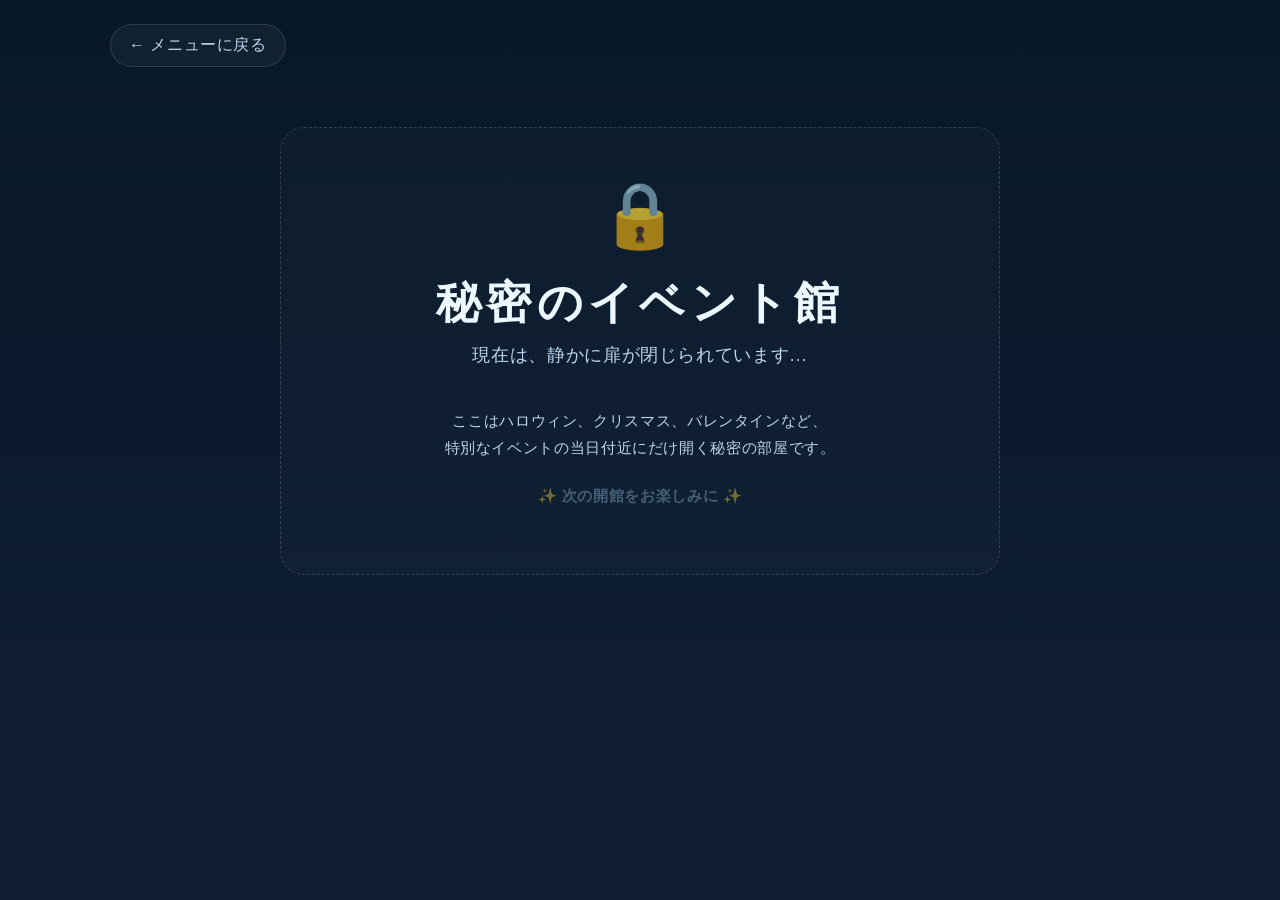
==== event/index.html @ d4e19f77 "Disable test mode for event display" ====
<!DOCTYPE html>
<html lang="ja">
<head>
    <meta charset="UTF-8">
    <meta name="viewport" content="width=device-width, initial-scale=1.0">
    <title>秘密のイベント館 - こきょうの占い屋</title>
    <link rel="stylesheet" href="style.css">
   </head>
<body>
    <div class="header-nav">
        <a href="../index.html" class="back-link">← メニューに戻る</a>
    </div>

    <!-- 🔒 期間外：扉が閉じている時の画面 -->
    <main id="closed-screen" class="page-shell id-screen hidden">
        <div class="closed-box">
            <div class="lock-icon">🔒</div>
            <h1>秘密のイベント館</h1>
            <p class="subtitle">現在は、静かに扉が閉じられています…</p>
            <div class="info-note">
                <p>ここはハロウィン、クリスマス、バレンタインなど、<br>特別なイベントの当日付近にだけ開く秘密の部屋です。</p>
                <p class="next-hint">✨ 次の開館をお楽しみに ✨</p>
            </div>
        </div>
    </main>

    <!-- 🔓 期間内：お祭り占い画面 -->
    <main id="open-screen" class="page-shell id-screen hidden">
        <h1 id="event-title">イベントタイトル</h1>
        <p id="event-subtitle" class="subtitle">サブタイトル</p>

        <section class="event-result-panel">
            <!-- 🌟 空いていた上の空間に「使用カード情報」を配置 -->
            <div class="event-cards-box">
                <p id="event-used-cards" class="event-used-cards-text"></p>
            </div>

            <!-- メッセージ本文（共通運勢） -->
            <div class="event-text-block">
                <h3>📜 あなたへの限定託宣</h3>
                <p id="event-content"></p>
            </div>

            <!-- 12星座の選択ボタンエリア -->
            <div class="event-text-block" style="margin-top: 30px;">
                <h3>✨ あなたの星座の特別導き</h3>
                <p class="subtitle" style="font-size: 0.9em; margin-bottom: 10px;">星座を選ぶと、この冬のラッキーアクションとアイテムが表示されます</p>
                <div class="sign-selector" id="sign-selector">
                    <!-- JavaScriptでボタンが自動生成されます -->
                </div>
            </div>

            <!-- 選んだ星座のアドバイス表示エリア -->
            <div id="personal-advice" class="personal-advice-box hidden">
                <h4 id="selected-sign-title">⏳座のあなたへ</h4>
                <p id="lucky-action" class="advice-item">🎯 ラッキーアクション: </p>
                <p id="lucky-item" class="advice-item">🔮 ラッキーアイテム: </p>
            </div>
        </section>

        <footer class="site-privacy-note">
            <p>🔒 秘密のメッセージはあなただけの端末で safe に処理されています。</p>
        </footer>
    </main>

    <script src="data.js"></script>
    <script>
        // 🛠️ 【超重要】テストしたい時は、下の「false」を「true」に書き換えると、
        // 日付に関係なく「ハロウィン占い」を強制的に画面に表示してテストできます！
        const isTestMode = false;

        function checkEvent() {
            const now = new Date();
            const currentMonth = now.getMonth() + 1; // 1月〜12月
            const currentDate = now.getDate();

            let activeEvent = null;

            // テストモードなら強制的にハロウィンにする
            if (isTestMode) {
                activeEvent = eventFortuneData.halloween;
            } else {
                // 今日がイベント期間内かどうかをループで判定
                for (let key in eventFortuneData) {
                    const ev = eventFortuneData[key];
                    if (currentMonth === ev.startMonth && currentDate >= ev.startDate && currentDate <= ev.endDate) {
                        activeEvent = ev;
                        break;
                    }
                }
            }

            // 画面の切り替え処理
            if (activeEvent) {
                // 期間内：共通データを入れて表示
                document.body.classList.add(activeEvent.themeClass);
                document.getElementById('event-title').innerText = activeEvent.title;
                document.getElementById('event-subtitle').innerText = activeEvent.subtitle;
                document.getElementById('event-content').innerText = activeEvent.commonContent || activeEvent.content;
                document.getElementById('event-used-cards').innerText = activeEvent.usedCards;
                
                // 12星座ボタンを生成
                generateSignButtons(activeEvent);

                document.getElementById('open-screen').classList.remove('hidden');
            } else {
                // 期間外：閉じている画面を表示
                document.getElementById('closed-screen').classList.remove('hidden');
            }
        }

        // 12星座ボタンを自動で並べてクリックイベントをつける関数
        function generateSignButtons(eventData) {
            const selectorContainer = document.getElementById('sign-selector');
            if (!selectorContainer || !eventData.horoscope) return;

            selectorContainer.innerHTML = '';

            for (let signKey in eventData.horoscope) {
                const signData = eventData.horoscope[signKey];
                
                const btn = document.createElement('button');
                btn.type = 'button';
                btn.className = 'sign-btn';
                btn.innerText = signData.name;

                btn.addEventListener('click', () => {
                    document.querySelectorAll('.sign-btn').forEach(b => b.classList.remove('active'));
                    btn.classList.add('active');

                    document.getElementById('selected-sign-title').innerText = `✨ ${signData.name}のあなたへの導き`;
                    document.getElementById('lucky-action').innerText = `🎯 ラッキーアクション: ${signData.action}`;
                    document.getElementById('lucky-item').innerText = `🔮 ラッキーアイテム: ${signData.item}`;
                    
                    document.getElementById('personal-advice').classList.remove('hidden');
                });

                selectorContainer.appendChild(btn);
            }
        }

        // 判定を実行
        checkEvent();
    </script>
</body>
</html>
---- event/style.css ----
:root {
    --bg: #071827;
    --bg-deep: #101f35;
    --panel: rgba(19, 35, 52, 0.95);
    --border: rgba(146, 189, 219, 0.4);
    --text: #edf7ff;
    --muted: #bcd6ef;
    --accent: #ffd700;
}

/* 🎃 ハロウィン専用カラー */
body.theme-halloween {
    --bg: #140b24; /* 妖しい深い紫 */
    --bg-deep: #241133;
    --panel: rgba(26, 12, 44, 0.95);
    --border: rgba(245, 130, 44, 0.45); /* オレンジ */
    --accent: #ff841c; /* カボチャオレンジ */
}

/* 🎄 クリスマス専用カラー */
body.theme-christmas {
    --bg: #061f14; /* 深いモミの木の緑 */
    --bg-deep: #0b3321;
    --panel: rgba(11, 41, 28, 0.95);
    --border: rgba(218, 165, 32, 0.45); /* ゴールド */
    --accent: #ffd700; /* シャイニーゴールド */
}

/* 🍫 バレンタイン専用カラー */
body.theme-valentine {
    --bg: #240b12; /* ビターチョコのようなワインレッド */
    --bg-deep: #38121d;
    --panel: rgba(46, 14, 23, 0.95);
    --border: rgba(255, 182, 193, 0.45); /* ピンク */
    --accent: #ff94b4; /* スイートピンク */
}
/* ☀️ ミッドサマー（夏至）専用カラー */
body.theme-midsummer {
    --bg: #0b192c; /* 妖精が舞う深夜のディープブルー */
    --bg-deep: #1e112a; /* わずかに赤みがかった神秘的な薄暮の紫 */
    --panel: rgba(16, 28, 44, 0.95);
    --border: rgba(218, 165, 32, 0.45); /* 太陽をモチーフにしたゴールド */
    --accent: #ffb703; /* 眩しく輝くサンゴールド */
}

* { box-sizing: border-box; }
.hidden { display: none !important; }

body {
    margin: 0;
    min-height: 100vh;
    background: linear-gradient(180deg, var(--bg) 0%, var(--bg-deep) 100%);
    color: var(--text);
    font-family: "Yu Mincho", "Hiragino Mincho ProN", "Noto Serif JP", serif;
    letter-spacing: 0.04em;
    transition: background 0.5s ease; /* 色が滑らかに変わる */
}

.header-nav { width: min(100%, 1100px); margin: 0 auto; padding: 24px 20px 10px; }
.back-link {
    display: inline-block; color: var(--muted); text-decoration: none;
    border: 1px solid rgba(255, 255, 255, 0.12); background: rgba(255, 255, 255, 0.04);
    border-radius: 999px; padding: 10px 18px; transition: 0.3s ease;
}
.back-link:hover { color: var(--text); border-color: var(--border); transform: translateX(-3px); }

.page-shell { width: min(100%, 760px); margin: 0 auto; padding: 10px 20px 60px; text-align: center; }
h1 { margin: 12px 0 10px; font-size: clamp(1.8rem, 4vw, 2.8rem); letter-spacing: 0.12em; color: var(--text); }
.subtitle { margin: 0 0 40px; color: var(--muted); font-size: clamp(0.95rem, 2vw, 1.1rem); }

/* 🔒 閉じている時の箱デザイン */
.closed-box {
    margin: 40px auto; padding: 50px 30px;
    background: rgba(255, 255, 255, 0.02);
    border: 1px dashed rgba(255, 255, 255, 0.15); border-radius: 24px;
}
.lock-icon { font-size: 4rem; margin-bottom: 20px; opacity: 0.7; animation: pulse 2s infinite; }
.info-note { font-size: 0.95rem; line-height: 1.8; color: var(--muted); margin-top: 30px; }
.next-hint { margin-top: 20px; color: var(--border); font-weight: bold; }

/* 🔓 開いている時のパネルデザイン */
.event-result-panel {
    background: var(--panel); border: 2px solid var(--border); border-radius: 24px;
    padding: 34px 24px; box-shadow: 0 20px 45px rgba(0,0,0,0.5);
}
.event-cards-box {
    background: rgba(255, 255, 255, 0.03); border: 1px solid var(--border); border-radius: 14px;
    padding: 16px; margin-bottom: 30px; font-weight: bold; color: var(--accent); font-size: 1.05rem;
}
.event-text-block { text-align: left; background: rgba(0,0,0,0.2); padding: 24px; border-radius: 16px; margin-bottom: 24px; }
.event-text-block h3 { margin: 0 0 14px 0; font-size: 1.15rem; color: var(--accent); border-bottom: 1px solid rgba(255,255,255,0.1); padding-bottom: 8px; }
.event-text-block p { margin: 0; line-height: 1.9; font-size: 16px; overflow-wrap: anywhere; word-break: keep-all; }
.event-used-cards-text { font-size: 0.85rem; color: var(--muted); font-style: italic; margin: 0; text-align: right; }

.site-privacy-note { margin-top: 40px; padding: 12px; background: rgba(255, 255, 255, 0.02); border-radius: 8px; font-size: 0.8rem; color: var(--muted); }

@keyframes pulse {
    0%, 100% { transform: scale(1); opacity: 0.6; }
    50% { transform: scale(1.05); opacity: 0.9; }
}
/* ==========================================
   ✨ 12星座選択ボタン＆アドバイスエリアのデザイン
========================================== */

/* 12星座ボタンが並ぶグリッド。スマホ時は3列、iPad/PC時は4列に自動調整 */
.sign-selector {
    display: grid;
    grid-template-columns: repeat(3, 1fr);
    gap: 10px;
    margin: 20px 0 10px;
}

@media (min-width: 480px) {
    .sign-selector {
        grid-template-columns: repeat(4, 1fr);
    }
}

/* 通常時の星座ボタン。今のフォントやボーダーに合わせる */
.sign-btn {
    font-family: inherit;
    padding: 12px 8px;
    background: rgba(255, 255, 255, 0.03);
    border: 1px solid rgba(255, 255, 255, 0.12);
    color: var(--muted);
    border-radius: 12px;
    font-size: 0.95rem;
    cursor: pointer;
    transition: all 0.3s ease;
}

/* ホバーした時と、選択されて光っている時のデザイン（イベントごとのアクセントカラーに自動連動） */
.sign-btn:hover {
    color: var(--text);
    border-color: var(--border);
    background: rgba(255, 255, 255, 0.08);
}

.sign-btn.active {
    color: var(--text);
    border-color: var(--accent);
    background: linear-gradient(135deg, rgba(255,255,255,0.05) 0%, rgba(255,255,255,0.12) 100%);
    box-shadow: 0 0 15px rgba(0, 0, 0, 0.2);
    font-weight: bold;
    transform: translateY(-2px);
}

/* 選んだ星座のアドバイスが滑り出てくる箱 */
.personal-advice-box {
    margin-top: 24px;
    padding: 24px;
    background: rgba(0, 0, 0, 0.25);
    border-left: 4px solid var(--accent); /* イベントごとの色になる */
    border-radius: 0 16px 16px 0;
    text-align: left;
    animation: fadeIn 0.4s ease-out;
}

.personal-advice-box h4 {
    margin: 0 0 14px 0;
    font-size: 1.1rem;
    color: var(--text);
    letter-spacing: 0.08em;
}

.advice-item {
    margin: 8px 0;
    font-size: 0.95rem;
    line-height: 1.8;
}

/* 箱が出る時のふわっとしたアニメーション */
@keyframes fadeIn {
    from { opacity: 0; transform: translateY(10px); }
    to { opacity: 1; transform: translateY(0); }
}
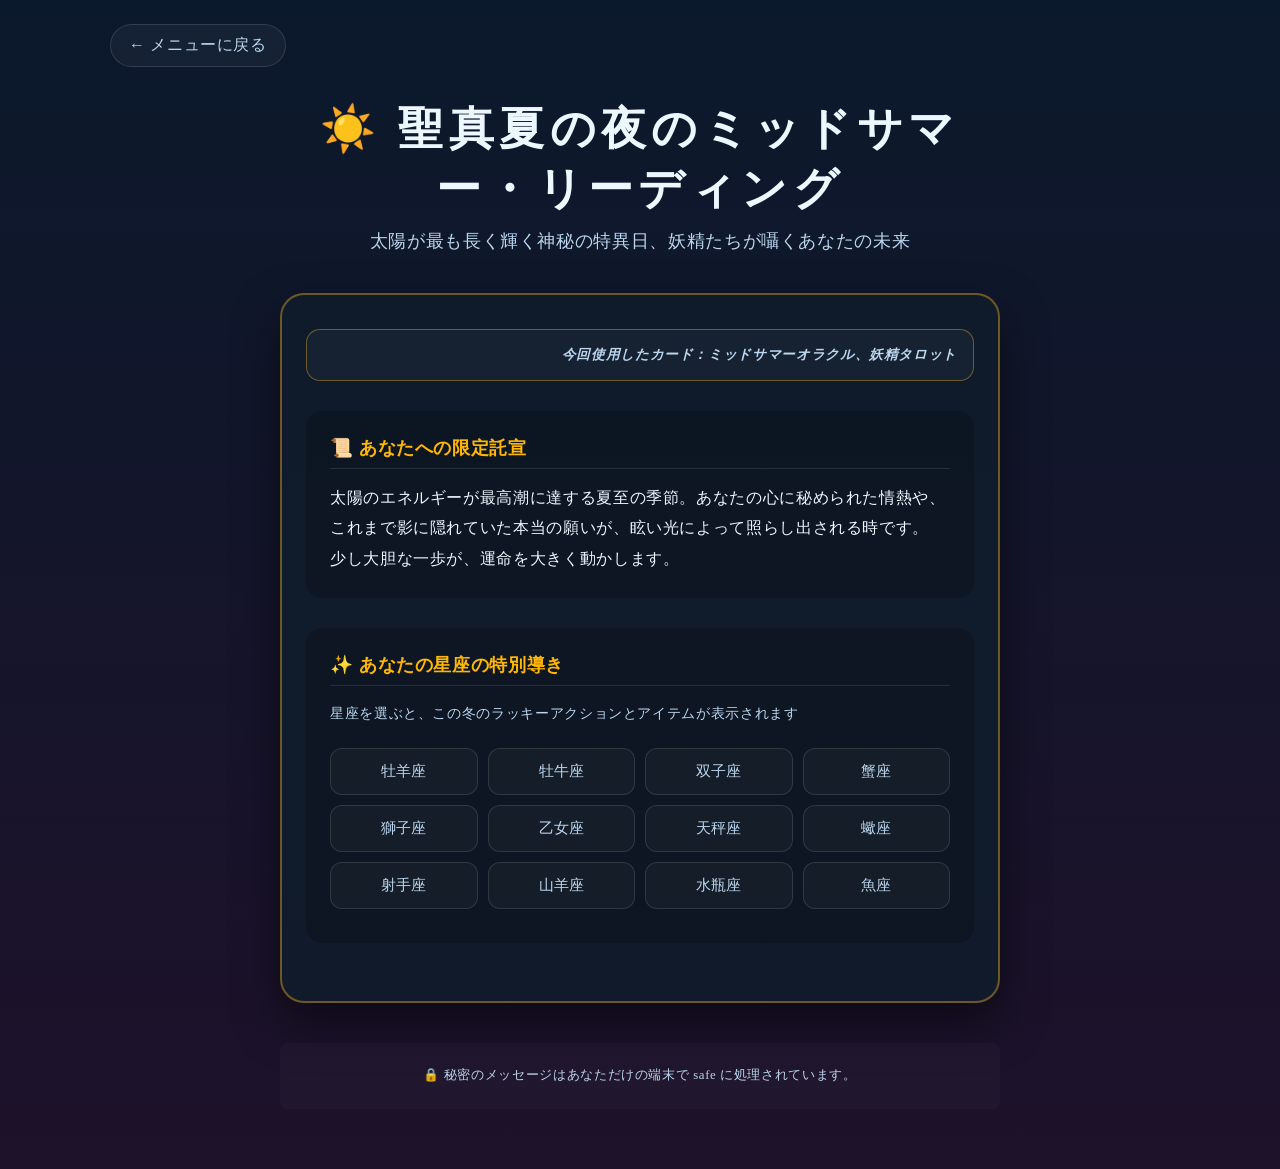
==== commit 6ea2a03c: "Enable test mode and update comments in index.html Changed isTestMode to true for testing purposes a" ====
--- a/event/index.html
+++ b/event/index.html
@@ -66,19 +66,23 @@
     <script src="data.js"></script>
     <script>
         // 🛠️ 【超重要】テストしたい時は、下の「false」を「true」に書き換えると、
-        // 日付に関係なく「ハロウィン占い」を強制的に画面に表示してテストできます！
-        const isTestMode = false;
+        // 日付に関係なく強制的に画面に表示してテストできます！
+        const isTestMode = true;
 
-        function checkEvent() {
+                function checkEvent() {
             const now = new Date();
             const currentMonth = now.getMonth() + 1; // 1月〜12月
             const currentDate = now.getDate();
 
             let activeEvent = null;
 
-            // テストモードなら強制的にハロウィンにする
+            // 🌟 テストモードの時は、見たいイベントのID（キー名）をここに書くだけ！
+            // 表示させたいもの以外を「//」で消す（コメントアウトする）と切り替わります。
             if (isTestMode) {
-                activeEvent = eventFortuneData.halloween;
+                // activeEvent = eventFortuneData.halloween;
+                // activeEvent = eventFortuneData.christmas;
+                // activeEvent = eventFortuneData.valentine;
+                activeEvent = eventFortuneData.midsummer; // ☀️ 今はこれが動きます！
             } else {
                 // 今日がイベント期間内かどうかをループで判定
                 for (let key in eventFortuneData) {
@@ -92,6 +96,9 @@
 
             // 画面の切り替え処理
             if (activeEvent) {
+                // 過去のイベントクラスが残らないように一度まっさらにする
+                document.body.className = ''; 
+                
                 // 期間内：共通データを入れて表示
                 document.body.classList.add(activeEvent.themeClass);
                 document.getElementById('event-title').innerText = activeEvent.title;
@@ -103,9 +110,12 @@
                 generateSignButtons(activeEvent);
 
                 document.getElementById('open-screen').classList.remove('hidden');
+                document.getElementById('closed-screen').classList.add('hidden'); // 閉じ画面を隠す
             } else {
                 // 期間外：閉じている画面を表示
+                document.body.className = '';
                 document.getElementById('closed-screen').classList.remove('hidden');
+                document.getElementById('open-screen').classList.add('hidden'); // 開き画面を隠す
             }
         }
 
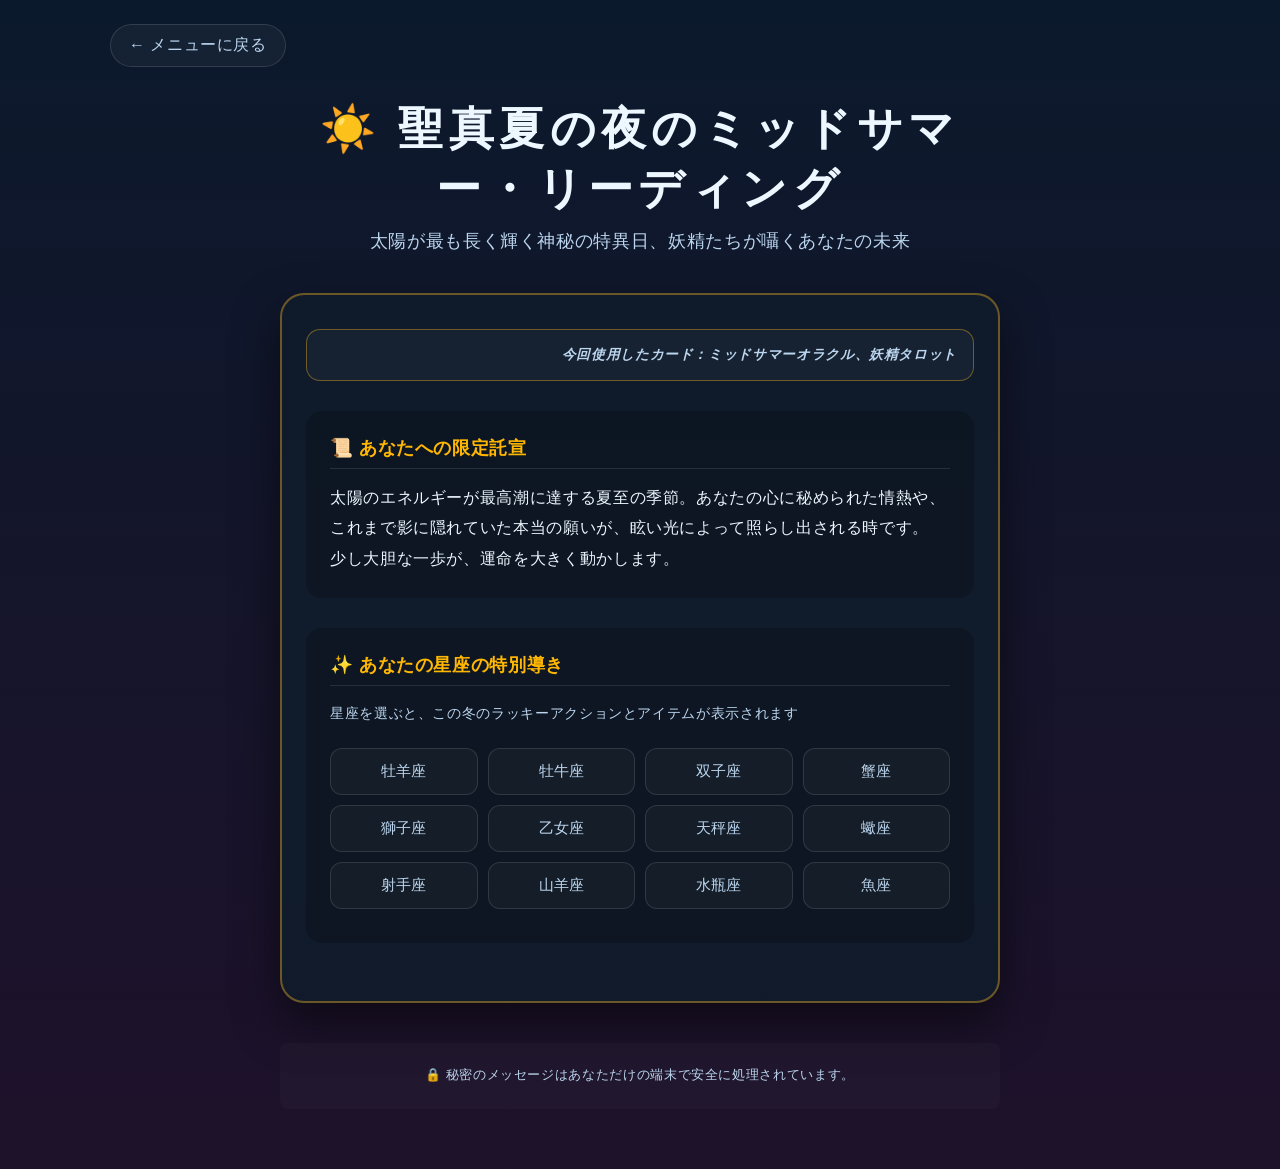
==== commit cb20f87b: "Modify event Updated title and improved comments in the HTML file. Added CSS styles for better layou" ====
--- a/event/index.html
+++ b/event/index.html
@@ -3,9 +3,71 @@
 <head>
     <meta charset="UTF-8">
     <meta name="viewport" content="width=device-width, initial-scale=1.0">
-    <title>秘密のイベント館 - こきょうの占い屋</title>
+    <title>秘密 of イベント館 - こきょうの占い屋</title>
     <link rel="stylesheet" href="style.css">
-   </head>
+    <style>
+        /* 12星座ボタンとアドバイス領域の基本スタイル */
+        .sign-selector {
+            display: grid;
+            grid-template-columns: repeat(3, 1fr);
+            gap: 10px;
+            margin: 20px 0 10px;
+        }
+        @media (min-width: 480px) {
+            .sign-selector {
+                grid-template-columns: repeat(4, 1fr);
+            }
+        }
+        .sign-btn {
+            font-family: inherit;
+            padding: 12px 8px;
+            background: rgba(255, 255, 255, 0.03);
+            border: 1px solid rgba(255, 255, 255, 0.12);
+            color: var(--muted);
+            border-radius: 12px;
+            font-size: 0.95rem;
+            cursor: pointer;
+            transition: all 0.3s ease;
+        }
+        .sign-btn:hover {
+            color: var(--text);
+            border-color: var(--border);
+            background: rgba(255, 255, 255, 0.08);
+        }
+        .sign-btn.active {
+            color: var(--text);
+            border-color: var(--accent);
+            background: linear-gradient(135deg, rgba(255,255,255,0.05) 0%, rgba(255,255,255,0.12) 100%);
+            box-shadow: 0 0 15px rgba(0, 0, 0, 0.2);
+            font-weight: bold;
+            transform: translateY(-2px);
+        }
+        .personal-advice-box {
+            margin-top: 24px;
+            padding: 24px;
+            background: rgba(0, 0, 0, 0.25);
+            border-left: 4px solid var(--accent);
+            border-radius: 0 16px 16px 0;
+            text-align: left;
+            animation: fadeIn 0.4s ease-out;
+        }
+        .personal-advice-box h4 {
+            margin: 0 0 14px 0;
+            font-size: 1.1rem;
+            color: var(--text);
+            letter-spacing: 0.08em;
+        }
+        .advice-item {
+            margin: 8px 0;
+            font-size: 0.95rem;
+            line-height: 1.8;
+        }
+        @keyframes fadeIn {
+            from { opacity: 0; transform: translateY(10px); }
+            to { opacity: 1; transform: translateY(0); }
+        }
+    </style>
+</head>
 <body>
     <div class="header-nav">
         <a href="../index.html" class="back-link">← メニューに戻る</a>
@@ -30,7 +92,7 @@
         <p id="event-subtitle" class="subtitle">サブタイトル</p>
 
         <section class="event-result-panel">
-            <!-- 🌟 空いていた上の空間に「使用カード情報」を配置 -->
+            <!-- 上の空間に「使用カード情報」を配置 -->
             <div class="event-cards-box">
                 <p id="event-used-cards" class="event-used-cards-text"></p>
             </div>
@@ -59,30 +121,30 @@
         </section>
 
         <footer class="site-privacy-note">
-            <p>🔒 秘密のメッセージはあなただけの端末で safe に処理されています。</p>
+            <p>🔒 秘密のメッセージはあなただけの端末で安全に処理されています。</p>
         </footer>
     </main>
 
     <script src="data.js"></script>
     <script>
-        // 🛠️ 【超重要】テストしたい時は、下の「false」を「true」に書き換えると、
-        // 日付に関係なく強制的に画面に表示してテストできます！
+        // 🛠️ 【テストモード設定】
+        // 1. テストしたい時は、下の「false」を「true」に書き換えます。
         const isTestMode = true;
-
-                function checkEvent() {
+        
+        // 2. 「true」の時、ここを書き換えるだけで好きなイベントの画面を確認できます！
+        // 対象キーワード: 'halloween', 'christmas', 'valentine', 'midsummer'
+        const testTarget = 'midsummer'; 
+
+        function checkEvent() {
             const now = new Date();
-            const currentMonth = now.getMonth() + 1; // 1月〜12月
+            const currentMonth = now.getMonth() + 1;
             const currentDate = now.getDate();
 
             let activeEvent = null;
 
-            // 🌟 テストモードの時は、見たいイベントのID（キー名）をここに書くだけ！
-            // 表示させたいもの以外を「//」で消す（コメントアウトする）と切り替わります。
-            if (isTestMode) {
-                // activeEvent = eventFortuneData.halloween;
-                // activeEvent = eventFortuneData.christmas;
-                // activeEvent = eventFortuneData.valentine;
-                activeEvent = eventFortuneData.midsummer; // ☀️ 今はこれが動きます！
+            // テストモードなら指定したキーのイベントを強制取得
+            if (isTestMode && eventFortuneData[testTarget]) {
+                activeEvent = eventFortuneData[testTarget];
             } else {
                 // 今日がイベント期間内かどうかをループで判定
                 for (let key in eventFortuneData) {
@@ -96,10 +158,7 @@
 
             // 画面の切り替え処理
             if (activeEvent) {
-                // 過去のイベントクラスが残らないように一度まっさらにする
-                document.body.className = ''; 
-                
-                // 期間内：共通データを入れて表示
+                document.body.className = ''; // 過去のクラスを一度リセット
                 document.body.classList.add(activeEvent.themeClass);
                 document.getElementById('event-title').innerText = activeEvent.title;
                 document.getElementById('event-subtitle').innerText = activeEvent.subtitle;
@@ -110,16 +169,14 @@
                 generateSignButtons(activeEvent);
 
                 document.getElementById('open-screen').classList.remove('hidden');
-                document.getElementById('closed-screen').classList.add('hidden'); // 閉じ画面を隠す
+                document.getElementById('closed-screen').classList.add('hidden');
             } else {
-                // 期間外：閉じている画面を表示
-                document.body.className = '';
                 document.getElementById('closed-screen').classList.remove('hidden');
-                document.getElementById('open-screen').classList.add('hidden'); // 開き画面を隠す
-            }
-        }
-
-        // 12星座ボタンを自動で並べてクリックイベントをつける関数
+                document.getElementById('open-screen').classList.add('hidden');
+            }
+        }
+
+        // 12星座ボタンを自動生成する関数
         function generateSignButtons(eventData) {
             const selectorContainer = document.getElementById('sign-selector');
             if (!selectorContainer || !eventData.horoscope) return;
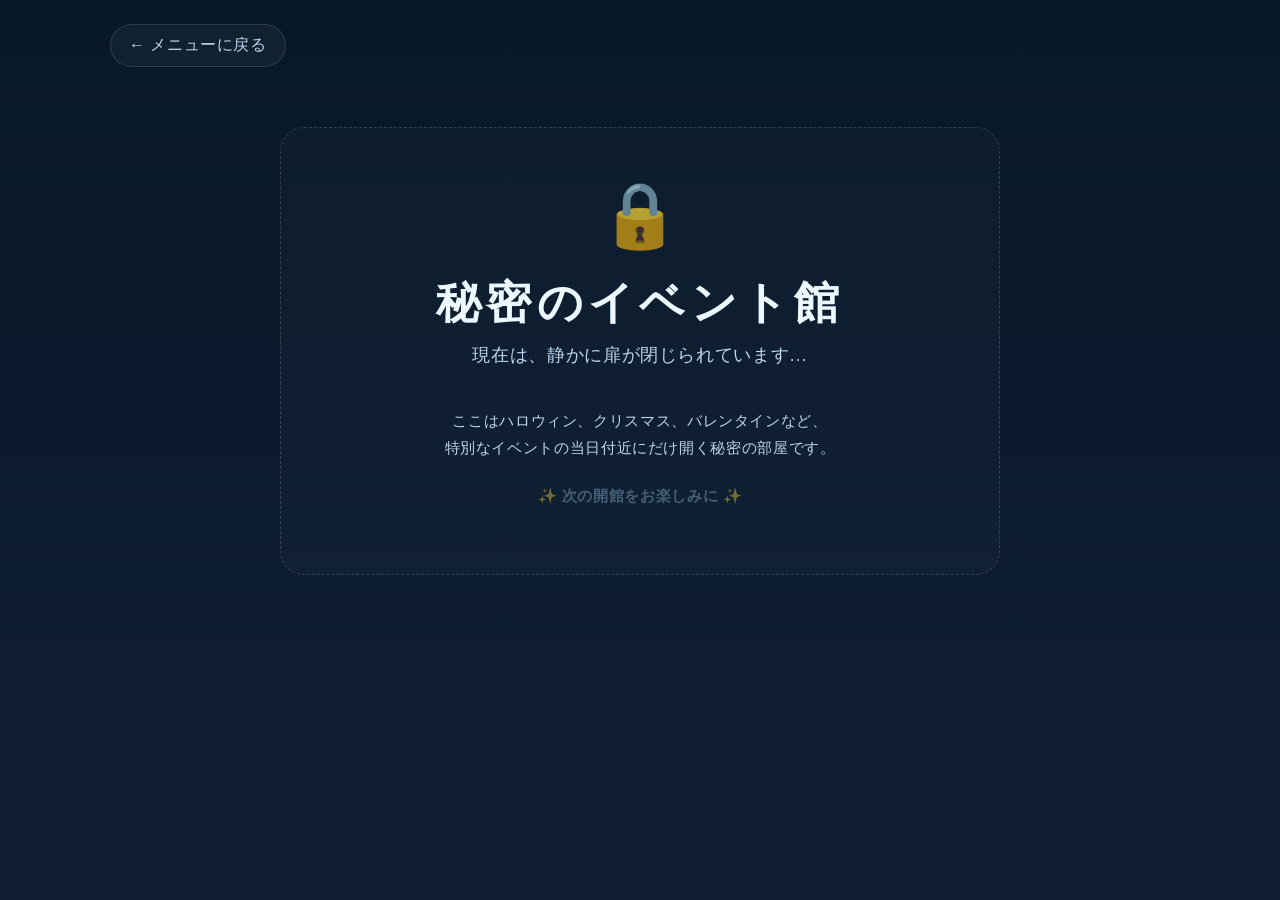
==== commit e9f18f5a: "Disable" ====
--- a/event/index.html
+++ b/event/index.html
@@ -129,7 +129,7 @@
     <script>
         // 🛠️ 【テストモード設定】
         // 1. テストしたい時は、下の「false」を「true」に書き換えます。
-        const isTestMode = true;
+        const isTestMode = false;
         
         // 2. 「true」の時、ここを書き換えるだけで好きなイベントの画面を確認できます！
         // 対象キーワード: 'halloween', 'christmas', 'valentine', 'midsummer'
--- a/event/style.css
+++ b/event/style.css
@@ -99,7 +99,7 @@
     50% { transform: scale(1.05); opacity: 0.9; }
 }
 /* ==========================================
-   ✨ 12星座選択ボタン＆アドバイスエリアのデザイン
+   ✨ 12星座選択ボタン＆アドバイスエリアのデザイン（中央寄せ版）
 ========================================== */
 
 /* 12星座ボタンが並ぶグリッド。スマホ時は3列、iPad/PC時は4列に自動調整 */
@@ -129,7 +129,7 @@
     transition: all 0.3s ease;
 }
 
-/* ホバーした時と、選択されて光っている時のデザイン（イベントごとのアクセントカラーに自動連動） */
+/* ホバーした時と、選択されて光っている時のデザイン */
 .sign-btn:hover {
     color: var(--text);
     border-color: var(--border);
@@ -145,14 +145,18 @@
     transform: translateY(-2px);
 }
 
-/* 選んだ星座のアドバイスが滑り出てくる箱 */
+/* 選んだ星座のアドバイスが滑り出てくる箱（強制中央寄せ版） */
 .personal-advice-box {
     margin-top: 24px;
     padding: 24px;
     background: rgba(0, 0, 0, 0.25);
-    border-left: 4px solid var(--accent); /* イベントごとの色になる */
-    border-radius: 0 16px 16px 0;
-    text-align: left;
+    border-radius: 16px;
+    border: 1px solid var(--border); 
+    border-top: 3px solid var(--accent); /* おしゃれな太ライン */
+    
+    /* 🌟 ここを !important 付きの中央寄せに書き換えます */
+    text-align: center !important; 
+    
     animation: fadeIn 0.4s ease-out;
 }
 
